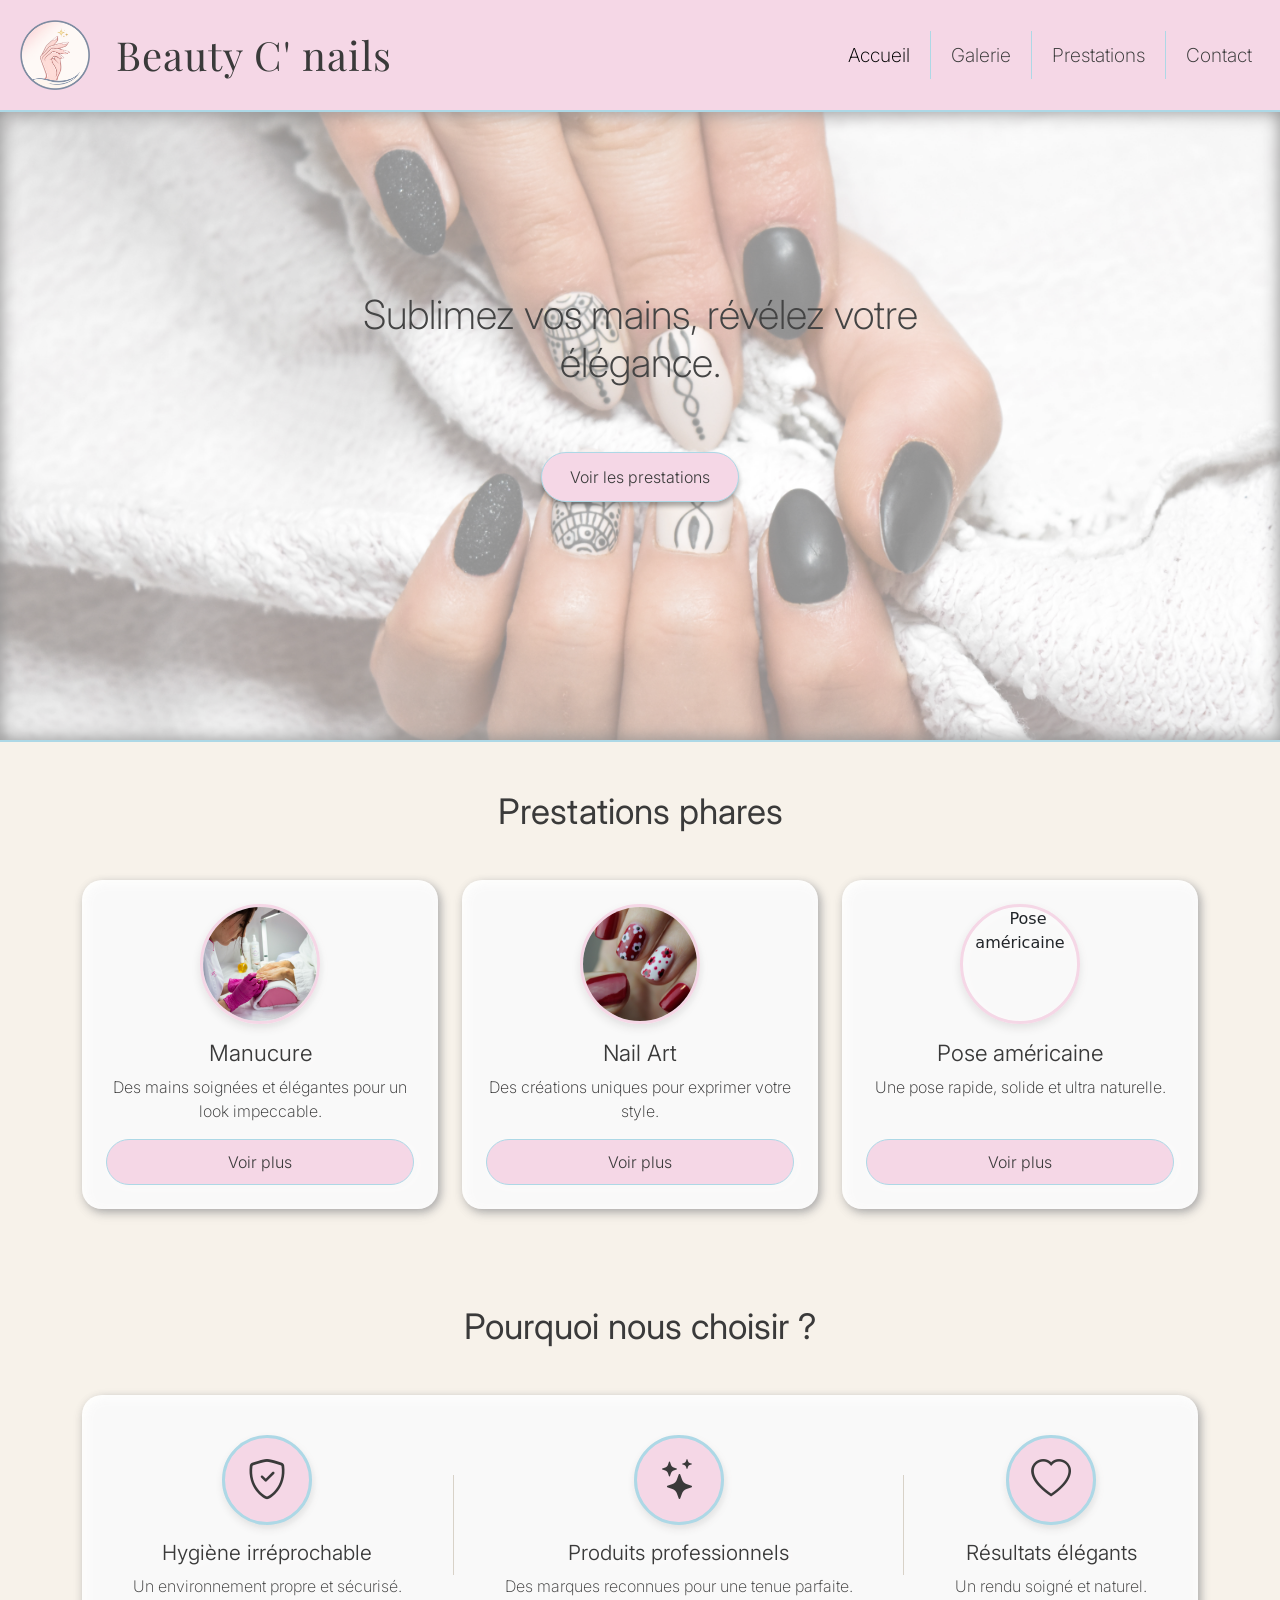
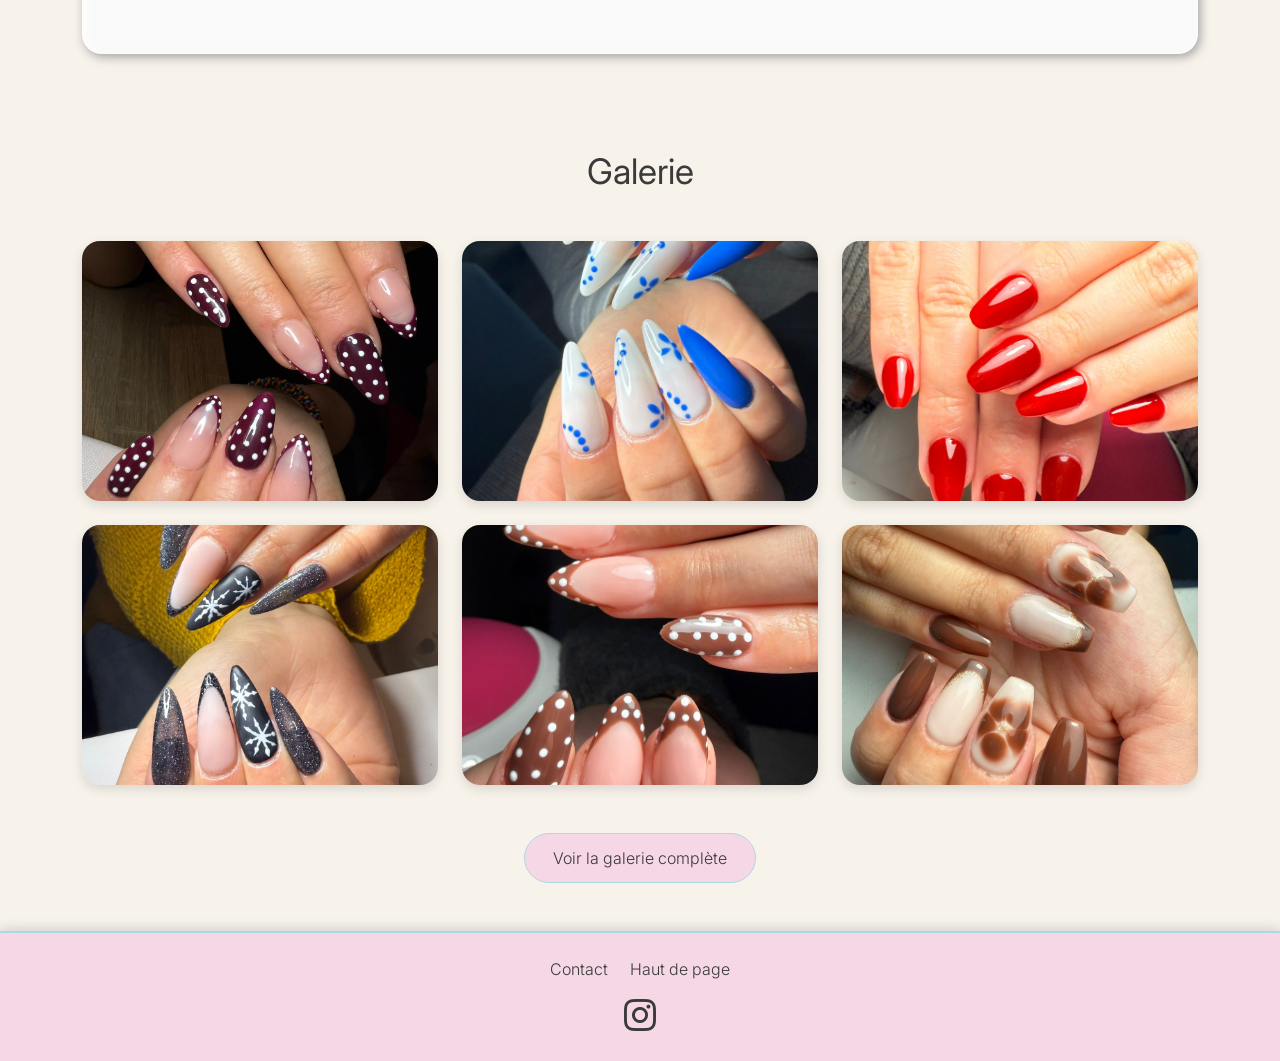
==== index.html @ 2bf483c4 "Add files via upload" ====
<!DOCTYPE html>
<html lang="fr">

<head>
    <meta charset="UTF-8">
    <meta name="viewport" content="width=device-width, initial-scale=1.0">
    <link rel="icon" href="images/logo.png">
    <link href="https://cdn.jsdelivr.net/npm/bootstrap@5.3.8/dist/css/bootstrap.min.css" rel="stylesheet"
        integrity="sha384-sRIl4kxILFvY47J16cr9ZwB07vP4J8+LH7qKQnuqkuIAvNWLzeN8tE5YBujZqJLB" crossorigin="anonymous">
    <link rel="stylesheet" href="https://cdn.jsdelivr.net/npm/bootstrap-icons@1.11.1/font/bootstrap-icons.css">

    <script src="https://cdn.jsdelivr.net/npm/bootstrap@5.3.8/dist/js/bootstrap.bundle.min.js"
        integrity="sha384-FKyoEForCGlyvwx9Hj09JcYn3nv7wiPVlz7YYwJrWVcXK/BmnVDxM+D2scQbITxI"
        crossorigin="anonymous"></script>
    <link href="https://fonts.googleapis.com/css2?family=Playfair+Display:wght@400;600;700&display=swap"
        rel="stylesheet">
    <link rel="preconnect" href="https://fonts.googleapis.com">
    <link rel="preconnect" href="https://fonts.gstatic.com" crossorigin>
    <link
        href="https://fonts.googleapis.com/css2?family=Inter:ital,opsz,wght@0,14..32,100..900;1,14..32,100..900&family=Nunito:ital,wght@0,200..1000;1,200..1000&display=swap"
        rel="stylesheet">

    <link rel="stylesheet" href="styles.css">

    <title>Beauty C' nails</title>
</head>

<body>

    <header>
        <nav class="navbar navbar-expand-md p-2">
            <div class="container-fluid d-flex align-items-center justify-content-between">

                <div class="d-flex align-items-center">
                    <img src="images/logo.png" alt="Logo" class="navbar-logo me-2">
                    <h1 class="navbar-brand mb-0">Beauty C' nails</h1>
                </div>

                <button class="navbar-toggler" type="button" data-bs-toggle="collapse" data-bs-target="#navbarNav"
                    aria-controls="navbarNav" aria-expanded="false" aria-label="Toggle navigation">
                    <span class="navbar-toggler-icon"></span>
                </button>

                <div class="collapse navbar-collapse" id="navbarNav">
                    <ul class="navbar-nav ms-auto">
                        <li class="nav-item">
                            <a class="nav-link active" href="index.html">Accueil</a>
                        </li>
                        <span class="nav-separator"></span>
                        <li class="nav-item">
                            <a class="nav-link" href="galerie.html">Galerie</a>
                        </li>
                        <span class="nav-separator"></span>
                        <li class="nav-item">
                            <a class="nav-link" href="prestations.html">Prestations</a>
                        </li>
                        <span class="nav-separator"></span>
                        <li class="nav-item">
                            <a class="nav-link" href="contact.html">Contact</a>
                        </li>
                    </ul>
                </div>

            </div>
        </nav>
    </header>

    <section class="hero">
        <div class="hero-overlay">
            <div class="hero-content text-center">
                <h2 class="hero-title">Sublimez vos mains, révélez votre élégance.</h2>
                <a href="prestations.html" class="hero-btn">Voir les prestations</a>
            </div>
        </div>
    </section>

    <section class="prestations py-5">
        <div class="container text-center">

            <h2 class="section-title mb-5">Prestations phares</h2>

            <div class="row g-4 justify-content-center">

                <div class="col-12 col-md-4 d-flex">
                    <div class="prestation-card d-flex flex-column p-4 w-100">
                        <img src="images/manucure.jpg" alt="Manucure" class="prestation-img mb-3">
                        <h3 class="prestation-title">Manucure</h3>
                        <p class="prestation-text flex-grow-1">Des mains soignées et élégantes pour un look impeccable.
                        </p>
                        <a href="prestations.html" class="prestation-btn mt-auto">Voir plus</a>
                    </div>
                </div>

                <div class="col-12 col-md-4 d-flex">
                    <div class="prestation-card d-flex flex-column p-4 w-100">
                        <img src="images/nailart.jpg" alt="Nail Art" class="prestation-img mb-3">
                        <h3 class="prestation-title">Nail Art</h3>
                        <p class="prestation-text flex-grow-1">Des créations uniques pour exprimer votre style.</p>
                        <a href="prestations.html" class="prestation-btn mt-auto">Voir plus</a>
                    </div>
                </div>

                <div class="col-12 col-md-4 d-flex">
                    <div class="prestation-card d-flex flex-column p-4 w-100">
                        <img src="images/poseus.png" alt="Pose américaine" class="prestation-img mb-3">
                        <h3 class="prestation-title">Pose américaine</h3>
                        <p class="prestation-text flex-grow-1">Une pose rapide, solide et ultra naturelle.</p>
                        <a href="prestations.html" class="prestation-btn mt-auto">Voir plus</a>
                    </div>
                </div>

            </div>
        </div>
    </section>

    <section class="why-us py-5">
        <div class="container text-center">

            <h2 class="section-title mb-5">Pourquoi nous choisir ?</h2>

            <div class="why-wrapper d-flex flex-column flex-md-row justify-content-center align-items-center">

                <div class="why-item flex-fill px-4">
                    <div class="why-icon mb-3">
                        <i class="bi bi-shield-check"></i>
                    </div>
                    <h3 class="why-title">Hygiène irréprochable</h3>
                    <p class="why-text">Un environnement propre et sécurisé.</p>
                </div>

                <div class="why-separator d-none d-md-block"></div>

                <div class="why-item flex-fill px-4">
                    <div class="why-icon mb-3">
                        <i class="bi bi-stars"></i>
                    </div>
                    <h3 class="why-title">Produits professionnels</h3>
                    <p class="why-text">Des marques reconnues pour une tenue parfaite.</p>
                </div>

                <div class="why-separator d-none d-md-block"></div>

                <div class="why-item flex-fill px-4">
                    <div class="why-icon mb-3">
                        <i class="bi bi-heart"></i>
                    </div>
                    <h3 class="why-title">Résultats élégants</h3>
                    <p class="why-text">Un rendu soigné et naturel.</p>
                </div>

            </div>

        </div>
    </section>

    <section class="gallery py-5">
        <div class="container text-center">

            <h2 class="section-title mb-5">Galerie</h2>

            <div class="row g-4">

                <div class="col-12 col-sm-6 col-md-4">
                    <div class="gallery-item">
                        <img src="images/gallery1.jpg" alt="Photo 1">
                    </div>
                </div>

                <div class="col-12 col-sm-6 col-md-4">
                    <div class="gallery-item">
                        <img src="images/gallery2.jpg" alt="Photo 2">
                    </div>
                </div>

                <div class="col-12 col-sm-6 col-md-4">
                    <div class="gallery-item">
                        <img src="images/gallery3.jpg" alt="Photo 3">
                    </div>
                </div>

                <div class="col-12 col-sm-6 col-md-4">
                    <div class="gallery-item">
                        <img src="images/gallery4.jpg" alt="Photo 4">
                    </div>
                </div>

                <div class="col-12 col-sm-6 col-md-4">
                    <div class="gallery-item">
                        <img src="images/gallery5.jpg" alt="Photo 5">
                    </div>
                </div>

                <div class="col-12 col-sm-6 col-md-4">
                    <div class="gallery-item">
                        <img src="images/gallery6.jpg" alt="Photo 6">
                    </div>
                </div>

            </div>

            <a href="galerie.html" class="gallery-btn mt-5">Voir la galerie complète</a>

        </div>
    </section>

    <footer class=" py-4">
        <div class="container d-flex flex-column flex-md-row justify-content-center align-items-center gap-3">

            <div class="mb-3 mb-md-0">
                <a href="contact.html" class="footer-link me-3">Contact</a>
                <a href="#" class="footer-link">Haut de page</a>
                <a href="https://www.instagram.com/ongles_by_c18/" target="_blank" class="footer-icon">
                    <i class="bi bi-instagram"></i>
                </a>
    </footer>
    <div id="lightbox" class="lightbox">
        <span class="lightbox-close">&times;</span>
        <img class="lightbox-img" src="" alt="">
    </div>
    
    <script>
        const galleryImages = document.querySelectorAll('.gallery-item img');
        const lightbox = document.getElementById('lightbox');
        const lightboxImg = document.querySelector('.lightbox-img');
        const lightboxClose = document.querySelector('.lightbox-close');

        galleryImages.forEach(img => {
            img.addEventListener('click', () => {
                lightboxImg.src = img.src;
                lightbox.style.display = 'flex';
                lightbox.classList.remove('closing');
            });
        });

        function closeLightbox() {
            lightbox.classList.add('closing');

            setTimeout(() => {
                lightbox.style.display = 'none';
                lightbox.classList.remove('closing');
            }, 200);
        }

        lightboxClose.addEventListener('click', closeLightbox);

        lightbox.addEventListener('click', (e) => {
            if (e.target === lightbox) {
                closeLightbox();
            }
        });
    </script>

</body>

</html>
---- styles.css ----
:root {
    --color1: #f5d7e6;
    --color2: #3A3A3A;
    --color3: #ffffffec;
    --color4: #add8e6;
    --color5: #444;
    --color6: #e8c8d8;
}

html,
body {
    height: 100%;
}

body {
    display: flex;
    flex-direction: column;
    background-color: #F7F2EA;
}

h1 {
    color: var(--color2) !important;
    font-family: 'Playfair Display', serif;
}

.navbar {
    background-color: var(--color1);
    border-bottom: solid 2px var(--color4);
    padding-top: 20px !important;
    padding-bottom: 20px !important;
}

.navbar-brand {
    font-size: 2.5rem;
    font-weight: 120;
    letter-spacing: 1px;
}

.nav-link {
    font-family: "inter", sans-serif;
    font-weight: 230;
    font-size: 1.20rem;
    padding: 10px 18px;
    color: var(--color2);
}

.navbar-toggler {
    border: 1.2px solid lightsteelblue !important;
    border-radius: 6px;
    box-shadow: none;
    background: transparent !important;
}

.navbar-toggler:focus,
.navbar-toggler:active,
.navbar-toggler:not(.collapsed) {
    border-color: rgb(142, 166, 197) !important;
    box-shadow: none !important;
    background: transparent !important;
}

.navbar-toggler-icon {
    filter: brightness(2.4);
}

.navbar-logo {
    height: 70px;
    padding-right: 18px;
    width: auto;
}

.nav-separator {
    display: flex;
    align-items: center;
    justify-content: center;
    width: 1px;
    background: var(--color4);
    margin: 0 12px;
}

.hero {
    min-height: 70vh !important;
    background-image: url('images/hero.jpg');
    background-size: cover;
    background-position: center;
    position: relative;
    border-bottom: solid 2px var(--color4);
    box-shadow: inset 0 0px 18px black;
}

.hero-overlay {
    width: 100%;
    height: 100%;
    background: rgba(255, 255, 255, 0.55);
    display: flex;
    justify-content: center;
    align-items: center;
    padding: 20px;
}

.hero-content {
    max-width: 600px;
}

.hero-title {
    font-family: "inter", sans-serif;
    font-weight: 250;
    font-size: 2.5rem;
    color: var(--color5);
    margin-bottom: 20px;
}

.hero-btn {
    display: inline-block;
    padding: 12px 28px;
    font-family: "inter", sans-serif;
    font-weight: 300;
    background-color: var(--color1);
    color: var(--color2);
    border: 1px solid var(--color4);
    border-radius: 30px;
    text-decoration: none;
    transition: all 0.3s ease;
    box-shadow: 0 4px 5px rgba(0, 0, 0, 0.321);
}

.hero-btn:hover {
    background-color: var(--color6);
    transform: translateY(-2px);
    filter: drop-shadow(2px 5px 2px #b2b1b1);
}

.section-title {
    font-family: "inter", sans-serif;
    font-weight: 400;
    font-size: 2.2rem;
    color: var(--color2);
}

.prestation-card {
    background: var(--color3);
    border-radius: 20px;
    box-shadow: 0 4px 12px rgba(0, 0, 0, 0.08);
    filter: drop-shadow(3px 3px 4px #b2b1b1);
    transition: transform 0.3s ease, box-shadow 0.3s ease;
}

.prestation-img {
    width: 120px;
    height: 120px;
    object-fit: cover;
    border-radius: 50%;
    border: 3px solid var(--color1);
    box-shadow: 0 4px 10px rgba(0, 0, 0, 0.1);
    margin-left: auto;
    margin-right: auto;
}

.prestation-title {
    font-family: "inter", sans-serif;
    font-weight: 330;
    font-size: 1.4rem;
    color: var(--color2);
}

.prestation-text {
    font-family: "inter", sans-serif;
    font-weight: 230;
    color: var(--color2);
    font-size: 1rem;
}

.prestation-btn {
    display: inline-block;
    font-family: "inter", sans-serif;
    font-weight: 300;
    padding: 10px 22px;
    background-color: var(--color1);
    color: var(--color2);
    border-radius: 25px;
    text-decoration: none;
    transition: all 0.3s ease;
    border: 1px solid var(--color4);
}

.prestation-btn:hover {
    background-color: var(--color6);
    transform: translateY(-2px);
    filter: drop-shadow(2px 5px 2px #b2b1b1);
}

.why-wrapper {
    background: var(--color3);
    padding: 40px 20px;
    border-radius: 20px;
    box-shadow: 0 4px 12px rgba(0, 0, 0, 0.08);
    filter: drop-shadow(3px 3px 4px #b2b1b1);
}

.why-item {
    flex: 1;
}

.why-icon {
    width: 90px;
    height: 90px;
    background: var(--color1);
    border: solid 3px var(--color4);
    border-radius: 50%;
    display: flex;
    justify-content: center;
    align-items: center;
    margin: 0 auto;
    font-size: 40px;
    color: var(--color2);
    box-shadow: 1px 4px 8px rgba(0, 0, 0, 0.1);
}

.why-title {
    font-family: "inter", sans-serif;
    font-weight: 330;
    font-size: 1.3rem;
    color: var(--color2);
}

.why-text {
    font-family: "inter", sans-serif;
    font-weight: 230;
    color: var(--color5);
    font-size: 1rem;
}

.why-separator {
    width: 1px;
    height: 100px;
    background: #d8d2c8;
    margin: 0 20px;
}

.gallery {
    background: #F7F2EA;
    border-radius: 20px;
    padding: 60px 20px;
}

.gallery-item img {
    width: 100%;
    height: 260px;
    object-fit: cover;
    border-radius: 18px;
    box-shadow: 0 4px 12px rgba(0, 0, 0, 0.12);
    transition: transform 0.3s ease, box-shadow 0.3s ease, filter 0.3s ease;
}

.gallery-item img:hover {
    transform: scale(1.04);
    box-shadow: 0 6px 18px rgba(0, 0, 0, 0.18);
    filter: drop-shadow(2px 5px 2px #b2b1b1);
}

.gallery-btn {
    display: inline-block;
    font-family: "inter", sans-serif;
    font-weight: 300;
    padding: 12px 28px;
    background-color: var(--color1);
    color: var(--color2);
    border: 1px solid var(--color4);
    border-radius: 30px;
    text-decoration: none;
    transition: all 0.3s ease;
}

.gallery-btn:hover {
    background-color: var(--color6);
    transform: translateY(-2px);
    filter: drop-shadow(2px 5px 2px #b2b1b1);
}

.gal-hero {
    min-height: 20vh;
    background-image: url('images/hero-gal.jpg');
    background-size: cover;
    background-position: center;
    position: relative;
    border-bottom: 2px solid var(--color4);
    box-shadow: inset 0 0px 18px black;
}

.con-hero-overlay,
.pre-hero-overlay,
.gal-hero-overlay {
    width: 100%;
    height: 100%;
    background: rgba(255, 255, 255, 0.55);
    display: flex;
    flex-direction: column;
    justify-content: center;
    align-items: center;
}

.con-title,
.pre-title,
.gal-title {
    font-family: "inter", serif;
    font-weight: 230;
    font-size: 3rem;
    color: var(--color5);
}

.con-subtitle,
.pre-subtitle,
.gal-subtitle {
    font-family: "Inter", sans-serif;
    font-weight: 300;
    font-size: 1.2rem;
    color: var(--color5);
}

.con-section,
.pre-section,
.gal-section {
    padding-top: 60px;
    padding-bottom: 60px;
}

.gal-item img {
    width: 100%;
    height: 350px;
    object-fit: cover;
    border-radius: 18px;
    box-shadow: 0 4px 12px rgba(0, 0, 0, 0.12);
    transition: transform 0.3s ease, box-shadow 0.3s ease, filter 0.3s ease;
}

.gal-item img:hover {
    transform: scale(1.04);
    box-shadow: 0 6px 18px rgba(0, 0, 0, 0.18);
    filter: drop-shadow(2px 5px 2px #b2b1b1);
}

.pre-hero {
    min-height: 20vh;
    background-image: url('images/hero-pre.jpg');
    background-size: cover;
    background-position: center;
    position: relative;
    border-bottom: 2px solid var(--color4);
    box-shadow: inset 0 0px 18px black;
}

.pre-card {
    overflow: hidden;
    background: var(--color3);
    border-radius: 20px;
    box-shadow: 0 4px 12px rgba(0, 0, 0, 0.08);
    filter: drop-shadow(3px 3px 4px #b2b1b1);
    transition: transform 0.3s ease, box-shadow 0.3s ease;
    width: 100%;
    padding-bottom: 20px;
    height: 100%;
    display: flex;
    flex-direction: column;
}

.pre-card img {
    width: 100%;
    height: 220px;
    object-fit: cover;
}

.pre-card-title {
    font-family: "Playfair Display", serif;
    font-size: 1.6rem;
    color: var(--color5);
    margin: 18px;
    font-family: "inter", sans-serif;
    font-weight: 330;
    font-size: 1.4rem;
    color: var(--color2);
}

.pre-card-text {
    margin: 0 18px 20px 18px;
    font-family: "inter", sans-serif;
    font-weight: 230;
    color: var(--color2);
    font-size: 1rem;
}

.pre-list {
    list-style: none;
    padding: 0 18px;
    margin: 0 0 15px 0;
}

.pre-list li {
    font-family: "Inter", sans-serif;
    font-size: 0.95rem;
    color: var(--color5);
    margin-bottom: 6px;
    position: relative;
    padding-left: 14px;
    font-weight: 230;
    color: var(--color2);
}

.pre-list li::before {
    content: "-";
    color: var(--color5);
    position: absolute;
    left: 0;
    top: 0;
}

.pre-price {
    font-family: "inter", serif;
    font-size: 1.2rem;
    font-weight: 350;
    color: var(--color2);
    margin-top: auto;
    margin-left: 18px;
}

.pre-price span {
    font-weight: 600;
    color: var(--color5);
}

.con-btn,
.pre-btn {
    display: inline-block;
    margin: 18px;
    padding: 10px 20px;
    background-color: var(--color1);
    color: var(--color2);
    font-family: "Inter", sans-serif;
    font-size: 0.95rem;
    border-radius: 25px;
    text-decoration: none;
    text-align: center;
    transition: all 0.2s ease;
    border: 1px solid var(--color4);
    font-weight: 300;
}

.con-submit:hover,
.con-btn:hover,
.pre-btn:hover {
    background-color: var(--color6);
    transform: translateY(-2px);
    filter: drop-shadow(2px 5px 2px #b2b1b1);


}

.con-hero {
    min-height: 20vh;
    background-image: url('images/hero-con.jpg');
    background-size: cover;
    background-position: center;
    position: relative;
    border-bottom: 2px solid var(--color4);
    box-shadow: inset 0 0px 18px black;
}

.con-info-title {
    font-family: "Inter", serif;
    font-size: 2.7rem;
    font-weight: 400;
    color: var(--color5);
    margin-bottom: 30px;
}

.con-info-item {
    font-family: "Inter", sans-serif;
    font-size: 1rem;
    color: var(--color5);
    margin-bottom: 10px;
}

.con-info-item a {
    font-weight: 300;
    color: var(--color5);
    text-decoration: none;
}

.con-info-item a:hover {
    color: #555;
    opacity: 0.7;
}

.con-buttons {
    align-items: center;
    margin-top: 25px;
    display: flex;
    gap: 10px;
    flex-direction: column;
}

.con-btn {
    width: 100%;
    box-shadow: 0 4px 5px rgba(0, 0, 0, 0.321);
}

.con-form {
    background: var(--color3);
    padding: 25px;
    border-radius: 18px;
    box-shadow: 0 4px 12px rgba(0, 0, 0, 0.10);
}

.con-field {
    margin-bottom: 18px;
}

.con-field label {
    display: block;
    font-family: "Inter", sans-serif;
    font-size: 0.95rem;
    color: var(--color5);
    margin-bottom: 6px;
}

.con-field input,
.con-field textarea {
    width: 100%;
    padding: 10px;
    border-radius: 12px;
    border: 1px solid var(--color4);
    font-family: "Inter", sans-serif;
    font-size: 1rem;
}
.con-field input:focus,
.con-field textarea:focus {
    outline: none;
    box-shadow: 0 0 0 3px var(--color1);
}

.con-submit {
    width: 100%;
    padding: 12px;
    border-radius: 12px;
    font-family: "Inter", sans-serif;
    font-size: 1rem;
    background-color: var(--color1);
    color: var(--color2);
    text-decoration: none;
    text-align: center;
    transition: all 0.2s ease;
    border: 1px solid var(--color4);
    font-weight: 300;
}

.lightbox {
    position: fixed;
    top: 0;
    left: 0;
    width: 100%;
    height: 100%;
    background: rgba(0, 0, 0, 0.75);
    display: none;
    justify-content: center;
    align-items: center;
    z-index: 9999;
    padding: 20px;
    animation: fadeIn 0.2s ease;
}

.lightbox-img {
    max-width: 90%;
    max-height: 90%;
    border-radius: 18px;
    box-shadow: 0 8px 25px rgba(0, 0, 0, 0.4);
    animation: zoomIn 0.2s ease;
}

.lightbox-close {
    position: absolute;
    top: 25px;
    right: 35px;
    font-size: 40px;
    color: white;
    cursor: pointer;
    font-weight: 300;
}

.lightbox.closing {
    animation: fadeOut 0.2s ease forwards;
}

.lightbox.closing .lightbox-img {
    animation: zoomOut 0.2s ease forwards;
}

@keyframes fadeIn {
    from {
        opacity: 0;
    }

    to {
        opacity: 1;
    }
}

@keyframes zoomIn {
    from {
        transform: scale(0.8);
        opacity: 0;
    }

    to {
        transform: scale(1);
        opacity: 1;
    }
}

@keyframes fadeOut {
    from {
        opacity: 1;
    }

    to {
        opacity: 0;
    }
}

@keyframes zoomOut {
    from {
        transform: scale(1);
        opacity: 1;
    }

    to {
        transform: scale(0.8);
        opacity: 0;
    }
}

footer {
    margin-top: auto;
    height: 130px;
    background-color: var(--color1);
    border-top: solid 2px var(--color4);
    box-shadow: 0px -3px 10px lightgrey;
}

.footer-icon {
    display: flex;
    justify-content: center;
    align-items: center;
    color: var(--color2);
    font-size: 2rem;
    transition: all 0.3s ease;
    text-decoration: none;
    padding-top: 10px;
}

.footer-icon:hover {
    transform: translateY(-3px);
}

.footer-link {
    color: var(--color2);
    font-family: "inter", sans-serif;
    font-weight: 300;
    text-decoration: none;
    transition: color 0.25s ease, opacity 0.25s ease;
}

.footer-link:hover {
    color: #555;
    opacity: 0.7;
}

.bi-instagram {
    color: var(--color2);
}

@media (min-width: 768px) {
    .navbar .nav-link {
        position: relative;
    }

    .navbar .nav-link::after {
        content: "";
        position: absolute;
        left: 0;
        bottom: -2px;
        width: 0%;
        height: 2px;
        background-color: var(--color2);
        transition: width 0.2s ease;
    }

    .navbar .nav-link:hover::after {
        width: 100%;
        font-size: 32px;
    }

    .hero-content {
        margin-top: -60px;
    }

    .hero-btn {
        margin-top: 45px;
    }

    .con-info {
        padding-right: 40px;
    }
}

@media (max-width: 768px) {

    .navbar-logo {
        height: 60px;
    }

    .navbar-brand {
        font-size: 25px;
    }

    .navbar .container-fluid {
        padding-right: 10px;
        padding-left: 10px;
    }

    .nav-separator {
        width: 28%;
        height: 0.5px;
        margin: 4px 0px;
    }

    .hero-title {
        font-size: 1.8rem;
        line-height: 1.3;
    }

    .hero-btn {
        margin-top: 50px;
        padding: 10px 22px;
        font-size: 0.9rem;
    }

    .why-separator {
        display: block !important;
        width: 60%;
        height: 1px;
        margin: 20px auto;
    }
}
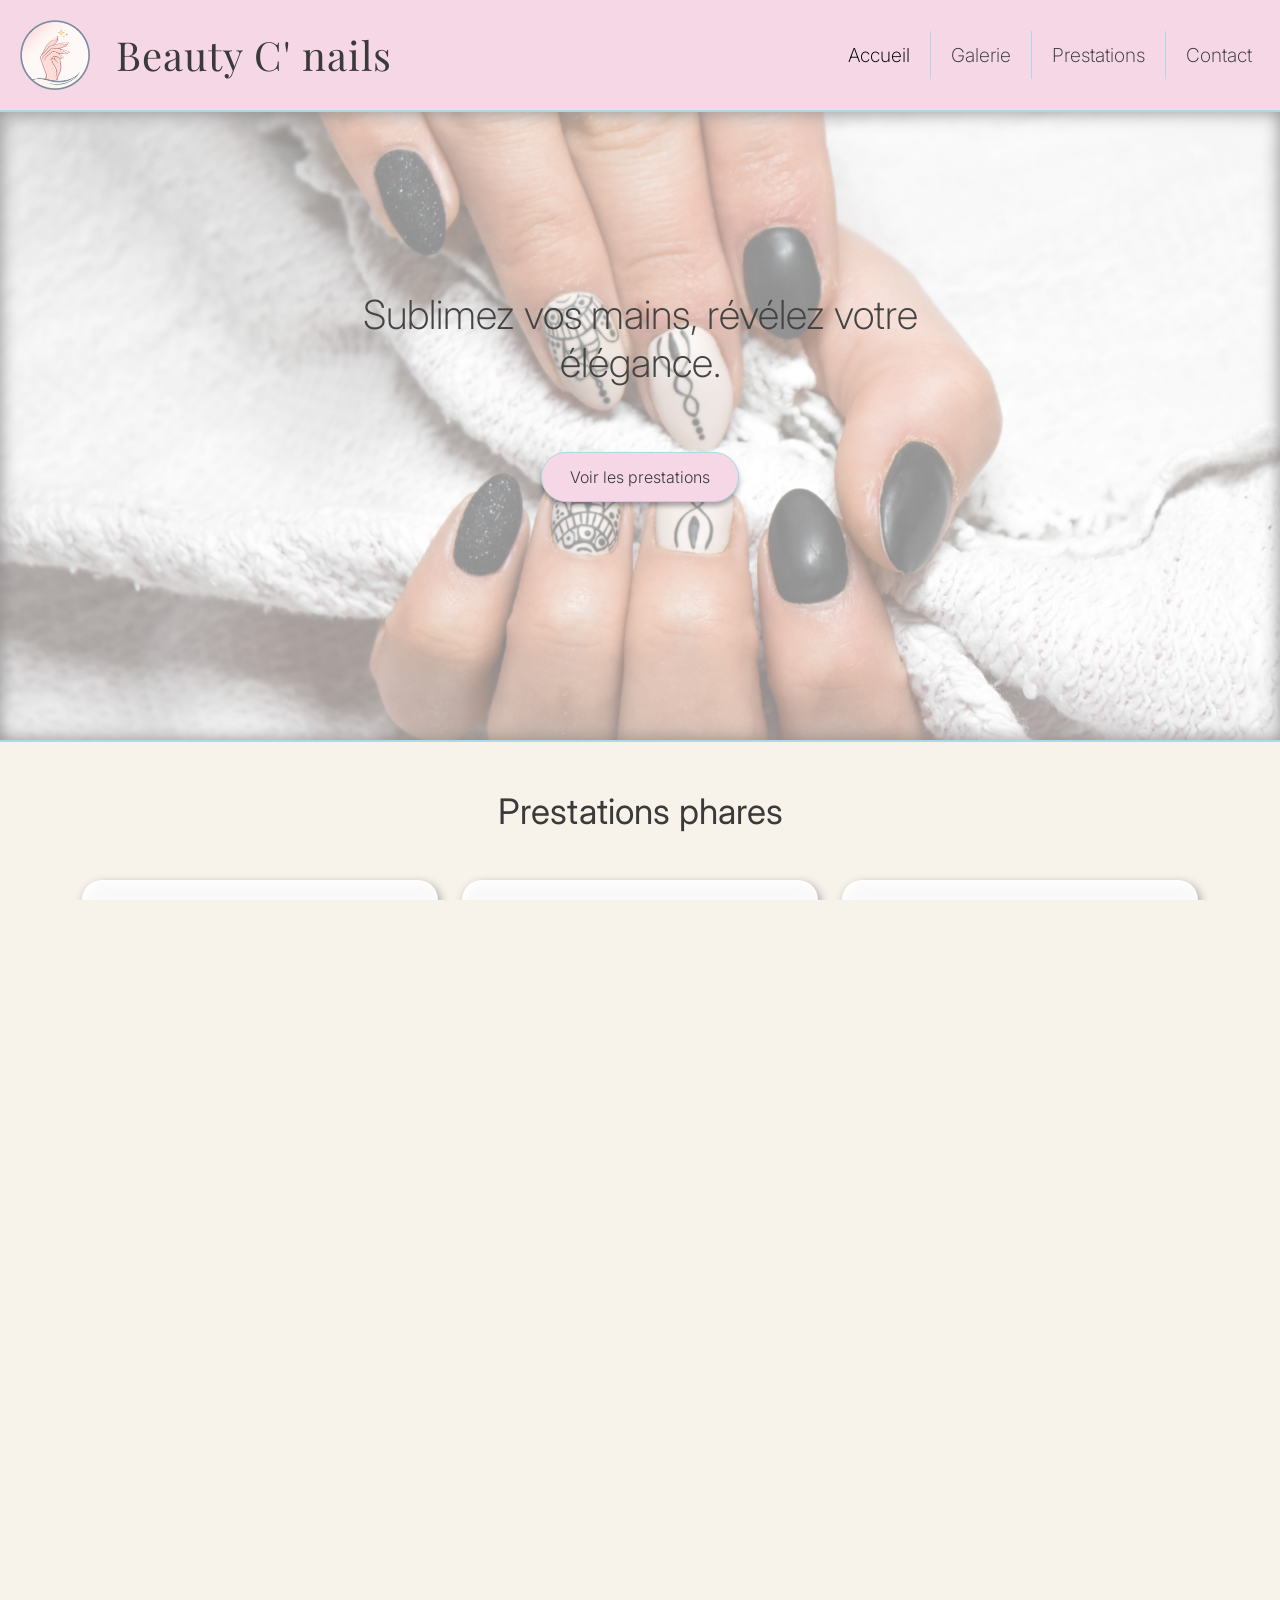
==== commit 44d2ee1f: "Update index.html" ====
--- a/index.html
+++ b/index.html
@@ -3,7 +3,7 @@
 
 <head>
     <meta charset="UTF-8">
-    <meta name="viewport" content="width=device-width, initial-scale=1.0">
+    <meta name="viewport" content="width=device-width, initial-scale=1.0, viewport-fit=cover">
     <link rel="icon" href="images/logo.png">
     <link href="https://cdn.jsdelivr.net/npm/bootstrap@5.3.8/dist/css/bootstrap.min.css" rel="stylesheet"
         integrity="sha384-sRIl4kxILFvY47J16cr9ZwB07vP4J8+LH7qKQnuqkuIAvNWLzeN8tE5YBujZqJLB" crossorigin="anonymous">
@@ -32,7 +32,7 @@
             <div class="container-fluid d-flex align-items-center justify-content-between">
 
                 <div class="d-flex align-items-center">
-                    <img src="images/logo.png" alt="Logo" class="navbar-logo me-2">
+                    <a href="index.html"><img src="images/logo.png" alt="Logo" class="navbar-logo me-2"></a>
                     <h1 class="navbar-brand mb-0">Beauty C' nails</h1>
                 </div>
 
@@ -250,6 +250,32 @@
         });
     </script>
 
+                
+
+    <script>
+        let lastScroll = 0;
+        let threshold = 10;
+        const header = document.querySelector(".navbar");
+
+        window.addEventListener("scroll", () => {
+            const currentScroll = window.pageYOffset;
+
+            if (currentScroll <= 0) {
+                header.classList.remove("hide");
+                lastScroll = currentScroll;
+                return;
+            }
+
+            if (currentScroll > lastScroll + threshold) {
+                header.classList.add("hide");
+            }
+            else if (currentScroll < lastScroll - threshold) {
+                header.classList.remove("hide");
+            }
+
+            lastScroll = currentScroll;
+        });
+    </script>
 </body>
 
-</html>+</html>
--- a/styles.css
+++ b/styles.css
@@ -10,6 +10,8 @@
 html,
 body {
     height: 100%;
+    min-height: 100dvh;
+    overflow-x: hidden;
 }
 
 body {
@@ -531,6 +533,7 @@
     font-family: "Inter", sans-serif;
     font-size: 1rem;
 }
+
 .con-field input:focus,
 .con-field textarea:focus {
     outline: none;
@@ -643,6 +646,7 @@
     background-color: var(--color1);
     border-top: solid 2px var(--color4);
     box-shadow: 0px -3px 10px lightgrey;
+    bottom: 0;
 }
 
 .footer-icon {
@@ -711,7 +715,27 @@
     }
 }
 
+@media (max-width: 900px) {
+    .navbar-brand {
+        font-size: 27px;
+    }
+
+    .nav-link {
+        font-size: 1.10rem;
+    }
+
+    .navbar-logo {
+        height: 60px;
+    }
+}
+
 @media (max-width: 768px) {
+
+    header {
+        position: sticky;
+        top: 0;
+        z-index: 999;
+    }
 
     .navbar-logo {
         height: 60px;
@@ -749,4 +773,4 @@
         height: 1px;
         margin: 20px auto;
     }
-}+}
